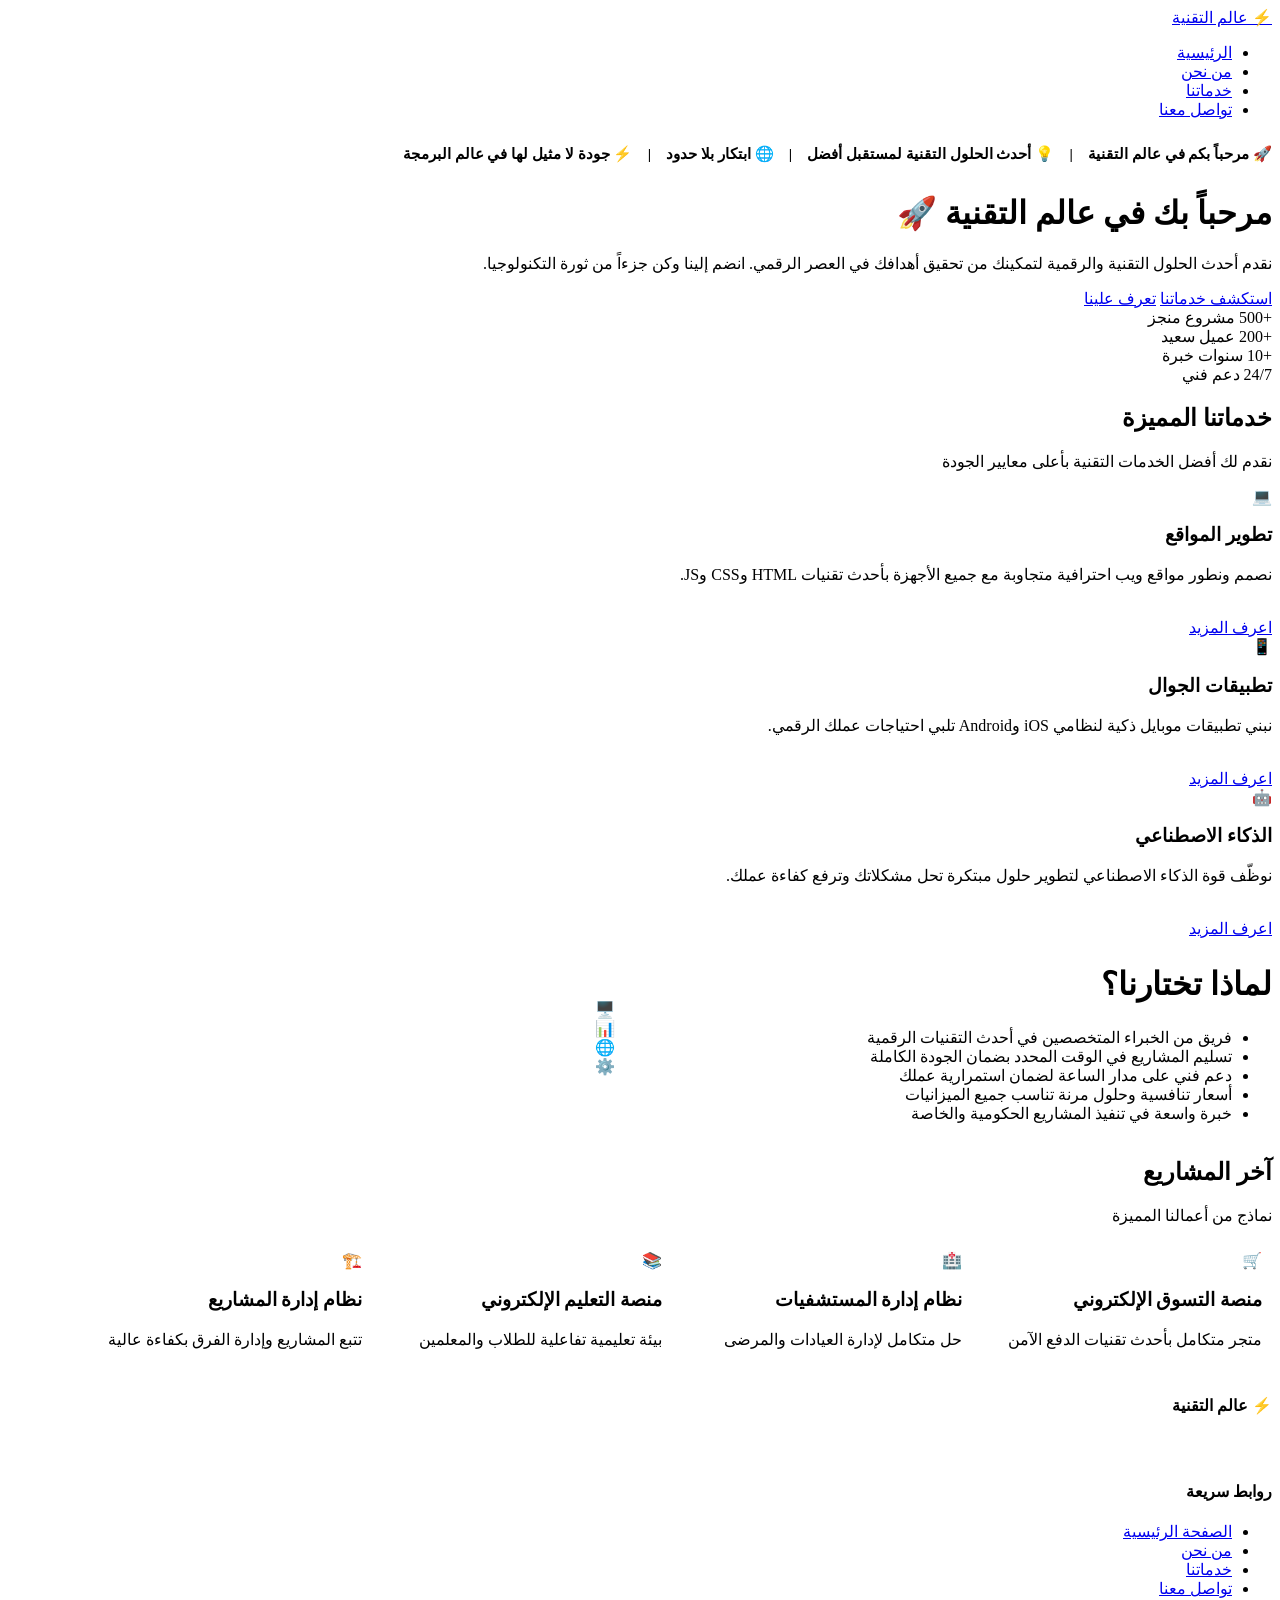
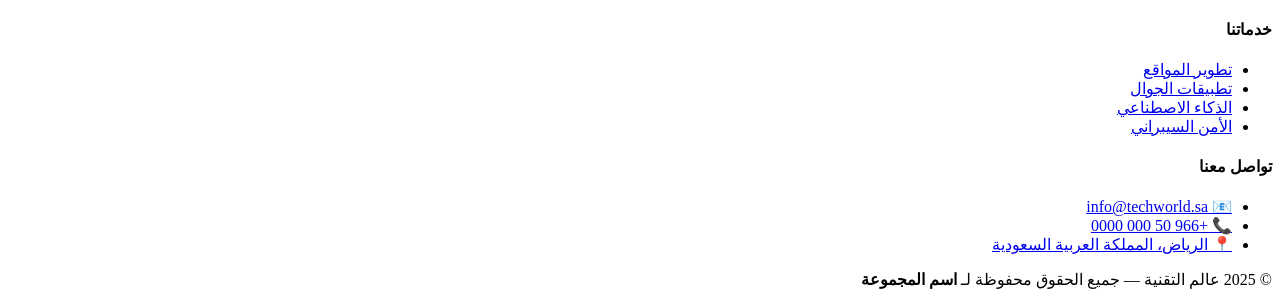
==== index.html @ daf59395 "Add files via upload" ====
<!DOCTYPE html>
<html lang="ar" dir="rtl">
<head>
  <meta charset="UTF-8" />
  <meta name="viewport" content="width=device-width, initial-scale=1.0" />
  <title>عالم التقنية - الصفحة الرئيسية</title>
  <link rel="stylesheet" href="css/style.css" />
  <link href="https://fonts.googleapis.com/css2?family=Cairo:wght@400;700;900&family=Tajawal:wght@400;500;700&display=swap" rel="stylesheet" />
  <style>
    .ticker {
      background: var(--accent);
      padding: 10px 0;
      overflow: hidden;
      white-space: nowrap;
    }
    .ticker-content {
      display: inline-block;
      animation: ticker 20s linear infinite;
      font-size: 0.95rem;
      font-weight: 600;
    }
    @keyframes ticker {
      0% { transform: translateX(-100%); }
      100% { transform: translateX(100vw); }
    }
    .wave {
      width: 100%;
      height: 80px;
      background: var(--secondary);
      clip-path: ellipse(55% 100% at 50% 0%);
      margin-top: -1px;
    }
    .dark-section {
      background: var(--secondary);
    }
    .highlight {
      color: var(--accent);
      font-weight: 700;
    }
  </style>
</head>
<body>

  <!-- شريط التصفح -->
  <nav>
    <a href="index.html" class="logo">
      <span>⚡</span> عالم <span>التقنية</span>
    </a>
    <ul>
      <li><a href="index.html" class="active">الرئيسية</a></li>
      <li><a href="about.html">من نحن</a></li>
      <li><a href="services.html">خدماتنا</a></li>
      <li><a href="contact.html">تواصل معنا</a></li>
    </ul>
  </nav>

  <!-- شريط إعلاني -->
  <div class="ticker">
    <span class="ticker-content">
      🚀 مرحباً بكم في عالم التقنية &nbsp;&nbsp;&nbsp;|&nbsp;&nbsp;&nbsp;
      💡 أحدث الحلول التقنية لمستقبل أفضل &nbsp;&nbsp;&nbsp;|&nbsp;&nbsp;&nbsp;
      🌐 ابتكار بلا حدود &nbsp;&nbsp;&nbsp;|&nbsp;&nbsp;&nbsp;
      ⚡ جودة لا مثيل لها في عالم البرمجة
    </span>
  </div>

  <!-- القسم الرئيسي (Hero) -->
  <div class="hero">
    <div class="hero-content">
      <h1>مرحباً بك في عالم <span style="color: var(--accent);">التقنية</span> 🚀</h1>
      <p>
        نقدم أحدث الحلول التقنية والرقمية لتمكينك من تحقيق أهدافك في العصر الرقمي.
        انضم إلينا وكن جزءاً من ثورة التكنولوجيا.
      </p>
      <a href="services.html" class="btn">استكشف خدماتنا</a>
      <a href="about.html" class="btn btn-outline">تعرف علينا</a>
    </div>
  </div>

  <!-- قسم الإحصاءات -->
  <section class="dark-section">
    <div class="container">
      <div class="stats-grid">
        <div class="stat-item">
          <span class="number">+500</span>
          <span class="label">مشروع منجز</span>
        </div>
        <div class="stat-item">
          <span class="number">+200</span>
          <span class="label">عميل سعيد</span>
        </div>
        <div class="stat-item">
          <span class="number">+10</span>
          <span class="label">سنوات خبرة</span>
        </div>
        <div class="stat-item">
          <span class="number">24/7</span>
          <span class="label">دعم فني</span>
        </div>
      </div>
    </div>
  </section>

  <!-- قسم الخدمات المميزة -->
  <section>
    <div class="section-title">
      <h2>خدماتنا المميزة</h2>
      <p>نقدم لك أفضل الخدمات التقنية بأعلى معايير الجودة</p>
    </div>
    <div class="cards-grid">
      <div class="card">
        <span class="icon">💻</span>
        <h3>تطوير المواقع</h3>
        <p>نصمم ونطور مواقع ويب احترافية متجاوبة مع جميع الأجهزة بأحدث تقنيات HTML وCSS وJS.</p>
        <br/>
        <a href="services.html" class="btn btn-outline">اعرف المزيد</a>
      </div>
      <div class="card">
        <span class="icon">📱</span>
        <h3>تطبيقات الجوال</h3>
        <p>نبني تطبيقات موبايل ذكية لنظامي iOS وAndroid تلبي احتياجات عملك الرقمي.</p>
        <br/>
        <a href="services.html" class="btn btn-outline">اعرف المزيد</a>
      </div>
      <div class="card">
        <span class="icon">🤖</span>
        <h3>الذكاء الاصطناعي</h3>
        <p>نوظّف قوة الذكاء الاصطناعي لتطوير حلول مبتكرة تحل مشكلاتك وترفع كفاءة عملك.</p>
        <br/>
        <a href="services.html" class="btn btn-outline">اعرف المزيد</a>
      </div>
    </div>
  </section>

  <!-- قسم مميزاتنا -->
  <section class="dark-section">
    <div class="container">
      <div style="display:grid; grid-template-columns: 1fr 1fr; gap: 50px; align-items: center;">
        <div>
          <h2 style="font-size: 2rem; margin-bottom: 25px;">لماذا تختارنا؟</h2>
          <ul class="features-list">
            <li>فريق من الخبراء المتخصصين في أحدث التقنيات الرقمية</li>
            <li>تسليم المشاريع في الوقت المحدد بضمان الجودة الكاملة</li>
            <li>دعم فني على مدار الساعة لضمان استمرارية عملك</li>
            <li>أسعار تنافسية وحلول مرنة تناسب جميع الميزانيات</li>
            <li>خبرة واسعة في تنفيذ المشاريع الحكومية والخاصة</li>
          </ul>
        </div>
        <div class="gallery">
          <div class="gallery-item">🖥️</div>
          <div class="gallery-item">📊</div>
          <div class="gallery-item">🌐</div>
          <div class="gallery-item">⚙️</div>
        </div>
      </div>
    </div>
  </section>

  <!-- قسم آخر المشاريع -->
  <section>
    <div class="section-title">
      <h2>آخر المشاريع</h2>
      <p>نماذج من أعمالنا المميزة</p>
    </div>
    <div class="scroll-container">
      <div style="display: inline-flex; gap: 20px; padding: 10px;">
        <div class="card" style="min-width: 280px; white-space: normal; display: inline-block;">
          <span class="icon">🛒</span>
          <h3>منصة التسوق الإلكتروني</h3>
          <p>متجر متكامل بأحدث تقنيات الدفع الآمن</p>
        </div>
        <div class="card" style="min-width: 280px; white-space: normal; display: inline-block;">
          <span class="icon">🏥</span>
          <h3>نظام إدارة المستشفيات</h3>
          <p>حل متكامل لإدارة العيادات والمرضى</p>
        </div>
        <div class="card" style="min-width: 280px; white-space: normal; display: inline-block;">
          <span class="icon">📚</span>
          <h3>منصة التعليم الإلكتروني</h3>
          <p>بيئة تعليمية تفاعلية للطلاب والمعلمين</p>
        </div>
        <div class="card" style="min-width: 280px; white-space: normal; display: inline-block;">
          <span class="icon">🏗️</span>
          <h3>نظام إدارة المشاريع</h3>
          <p>تتبع المشاريع وإدارة الفرق بكفاءة عالية</p>
        </div>
      </div>
    </div>
  </section>

  <!-- الفوتر -->
  <footer>
    <div class="footer-grid">
      <div>
        <h4>⚡ عالم التقنية</h4>
        <p style="color: rgba(255,255,255,0.5); font-size: 0.9rem; line-height: 1.7;">
          نؤمن بأن التكنولوجيا أداة قوية لبناء مستقبل أفضل للجميع.
        </p>
      </div>
      <div>
        <h4>روابط سريعة</h4>
        <ul>
          <li><a href="index.html">الصفحة الرئيسية</a></li>
          <li><a href="about.html">من نحن</a></li>
          <li><a href="services.html">خدماتنا</a></li>
          <li><a href="contact.html">تواصل معنا</a></li>
        </ul>
      </div>
      <div>
        <h4>خدماتنا</h4>
        <ul>
          <li><a href="services.html">تطوير المواقع</a></li>
          <li><a href="services.html">تطبيقات الجوال</a></li>
          <li><a href="services.html">الذكاء الاصطناعي</a></li>
          <li><a href="services.html">الأمن السيبراني</a></li>
        </ul>
      </div>
      <div>
        <h4>تواصل معنا</h4>
        <ul>
          <li><a href="#">📧 info@techworld.sa</a></li>
          <li><a href="#">📞 +966 50 000 0000</a></li>
          <li><a href="#">📍 الرياض، المملكة العربية السعودية</a></li>
        </ul>
      </div>
    </div>
    <div class="copyright">
      <p>© 2025 عالم التقنية — جميع الحقوق محفوظة لـ <strong style="color: var(--accent);">اسم المجموعة</strong></p>
    </div>
  </footer>

</body>
</html>
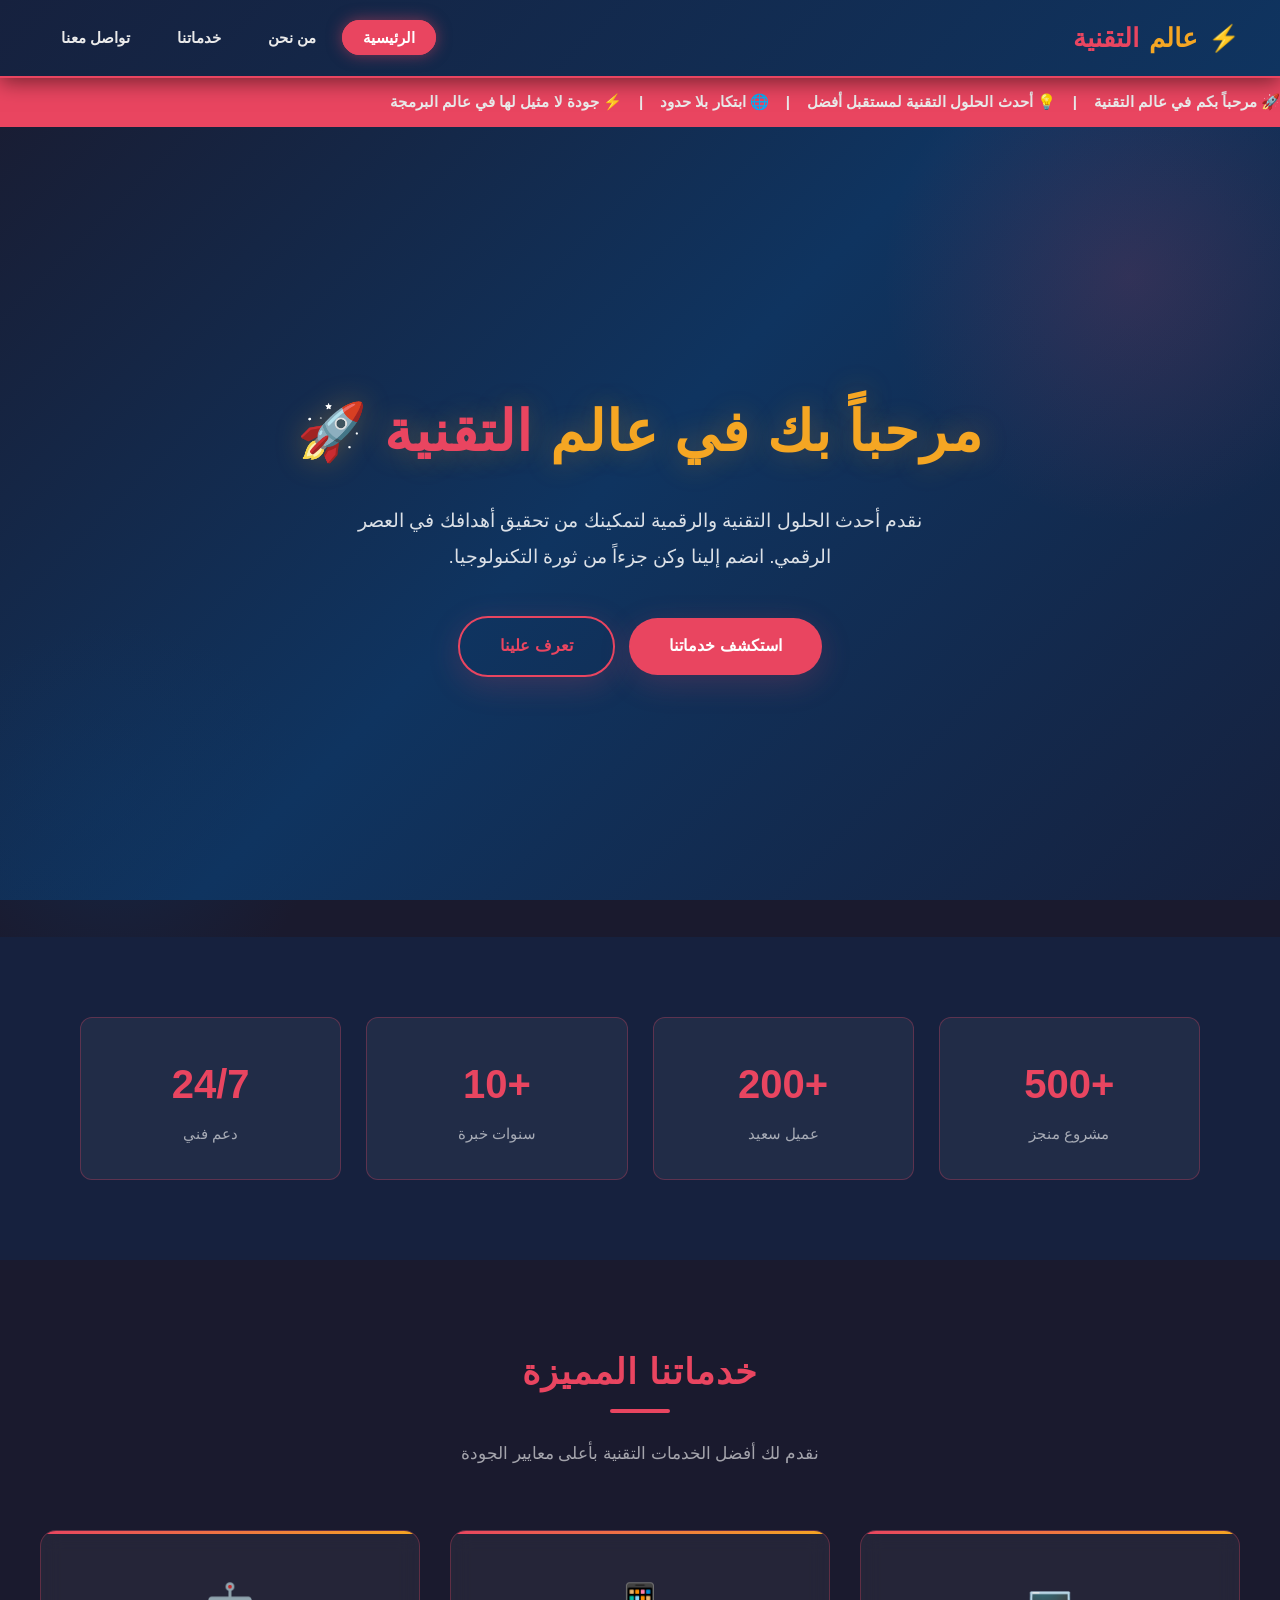
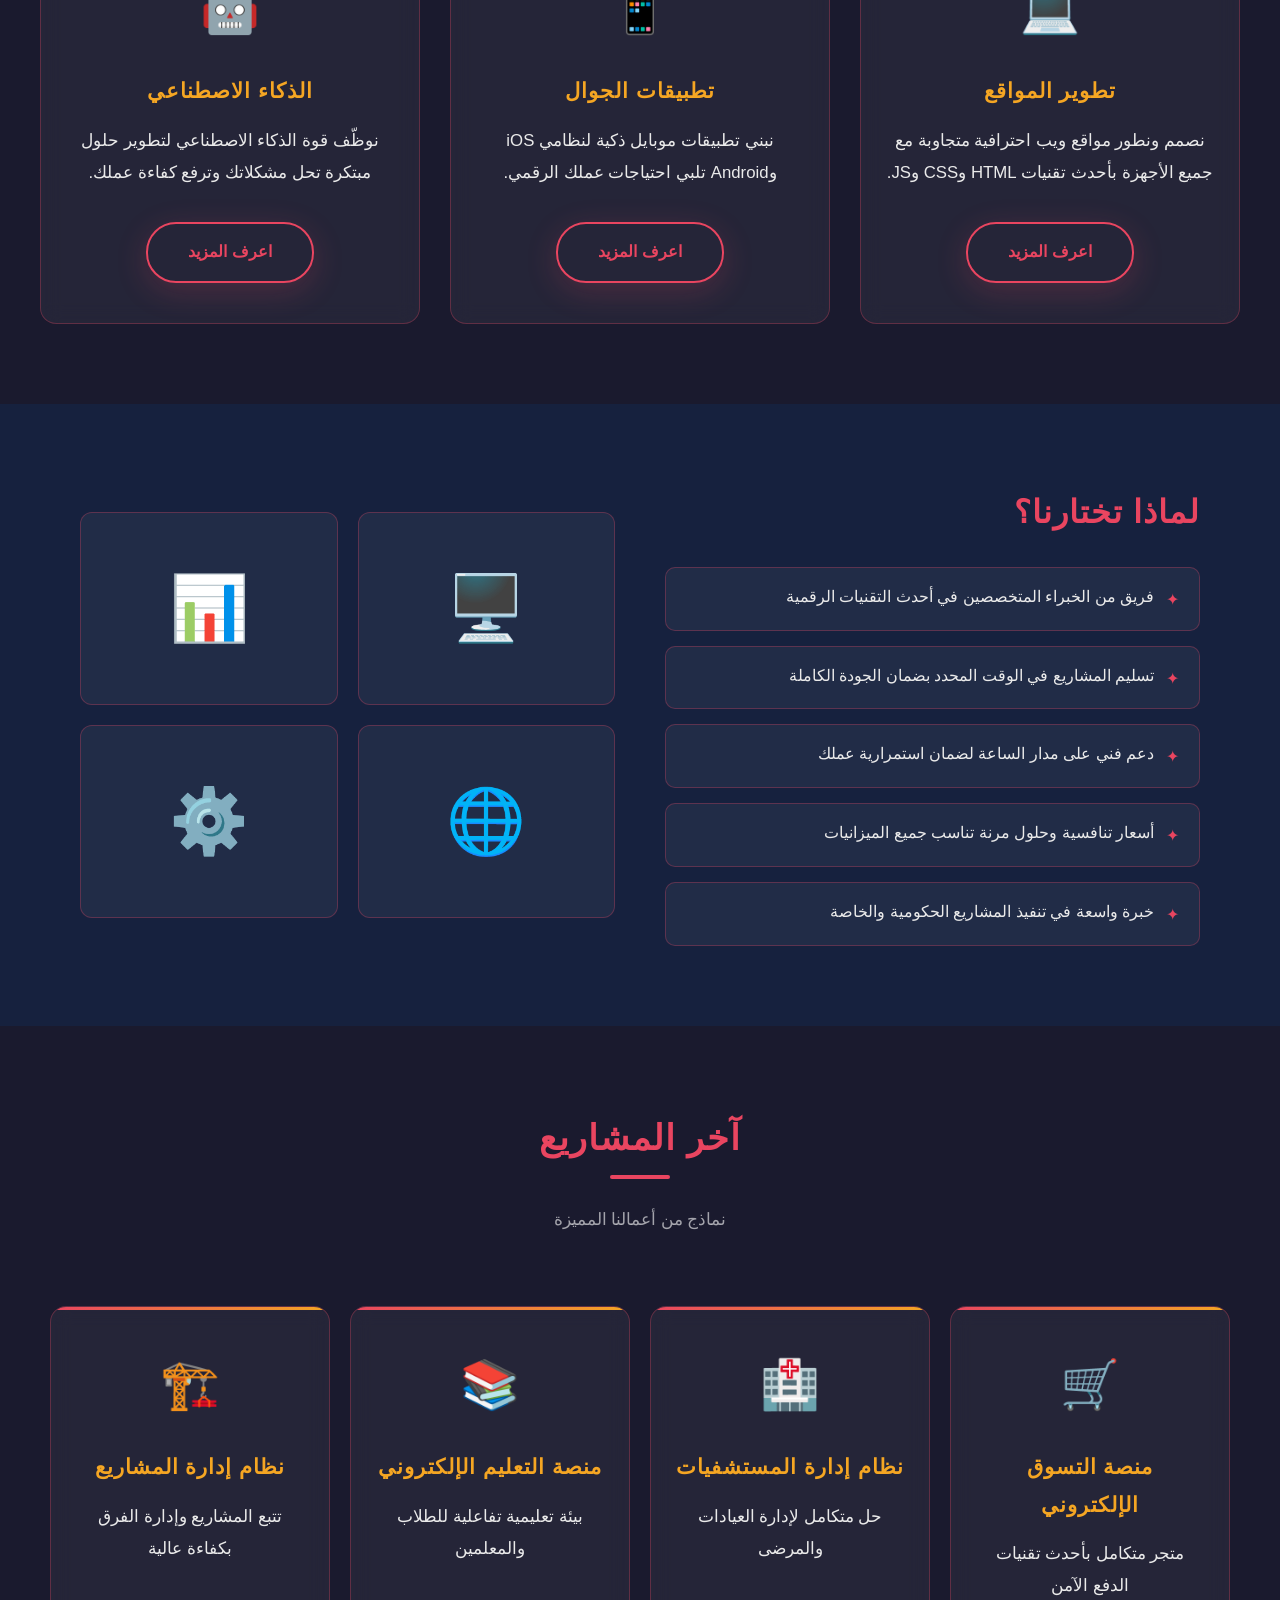
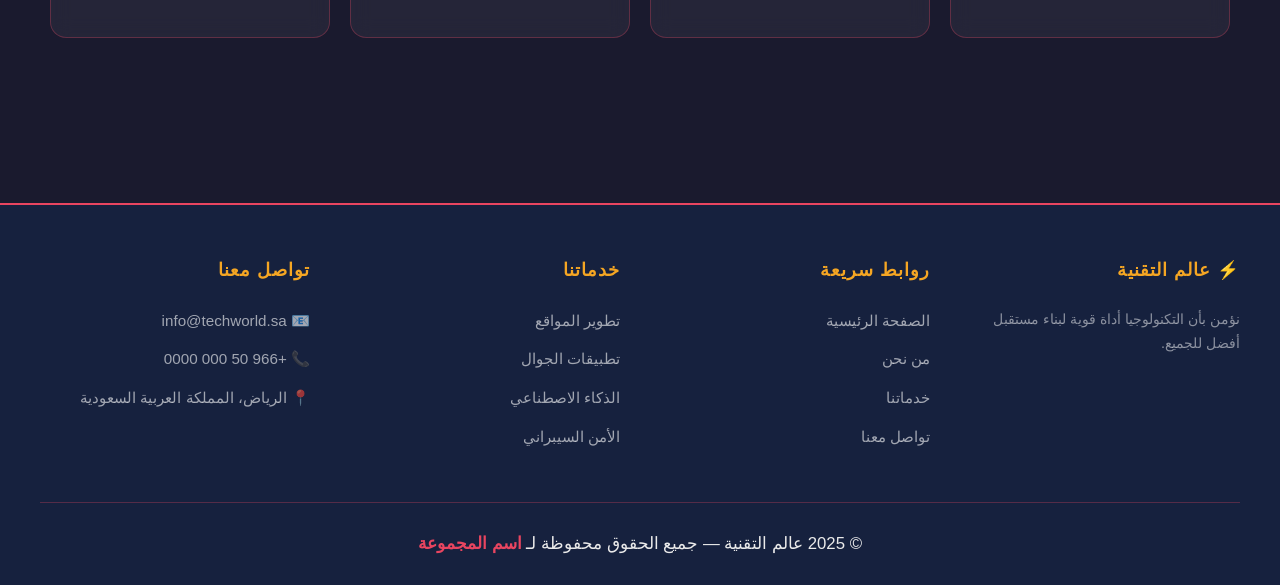
==== commit 354d54b2: "Fix stylesheet link path in index.html" ====
--- a/index.html
+++ b/index.html
@@ -4,7 +4,7 @@
   <meta charset="UTF-8" />
   <meta name="viewport" content="width=device-width, initial-scale=1.0" />
   <title>عالم التقنية - الصفحة الرئيسية</title>
-  <link rel="stylesheet" href="css/style.css" />
+  <link rel="stylesheet" href="style.css" />
   <link href="https://fonts.googleapis.com/css2?family=Cairo:wght@400;700;900&family=Tajawal:wght@400;500;700&display=swap" rel="stylesheet" />
   <style>
     .ticker {
--- a/style.css
+++ b/style.css
@@ -0,0 +1,579 @@
+/* ===== المتغيرات الرئيسية ===== */
+:root {
+  --primary: #1a1a2e;
+  --secondary: #16213e;
+  --accent: #e94560;
+  --accent2: #0f3460;
+  --gold: #f5a623;
+  --light: #f8f9fa;
+  --text: #eaeaea;
+  --text-dark: #2d2d2d;
+  --card-bg: rgba(255, 255, 255, 0.05);
+  --border: rgba(233, 69, 96, 0.3);
+  --shadow: 0 8px 32px rgba(233, 69, 96, 0.2);
+}
+
+/* ===== إعادة الضبط ===== */
+* {
+  margin: 0;
+  padding: 0;
+  box-sizing: border-box;
+}
+
+/* ===== تنسيق 1: النص العام ===== */
+body {
+  font-family: 'Tajawal', 'Arial', sans-serif;
+  background-color: var(--primary);
+  color: var(--text);
+  direction: rtl;
+  line-height: 1.8;
+  overflow-x: hidden;
+}
+
+/* ===== تنسيق 2: العناوين ===== */
+h1, h2, h3, h4 {
+  font-family: 'Cairo', 'Arial', sans-serif;
+  font-weight: 800;
+  color: var(--accent);
+  letter-spacing: 1px;
+}
+
+/* ===== تنسيق 3: الفقرات ===== */
+p {
+  font-size: 1.05rem;
+  color: var(--text);
+  line-height: 1.9;
+}
+
+/* ===== شريط التصفح ===== */
+nav {
+  background: linear-gradient(135deg, var(--secondary) 0%, var(--accent2) 100%);
+  padding: 0 40px;
+  display: flex;
+  align-items: center;
+  justify-content: space-between;
+  position: sticky;
+  top: 0;
+  z-index: 999;
+  box-shadow: 0 4px 20px rgba(0,0,0,0.5);
+  border-bottom: 2px solid var(--accent);
+  flex-wrap: wrap;
+  gap: 10px;
+}
+
+nav .logo {
+  font-size: 1.6rem;
+  font-weight: 900;
+  color: var(--gold);
+  text-decoration: none;
+  padding: 15px 0;
+  display: flex;
+  align-items: center;
+  gap: 10px;
+}
+
+nav .logo span {
+  color: var(--accent);
+}
+
+nav ul {
+  list-style: none;
+  display: flex;
+  gap: 5px;
+  align-items: center;
+  flex-wrap: wrap;
+}
+
+nav ul li a {
+  color: var(--text);
+  text-decoration: none;
+  padding: 8px 20px;
+  border-radius: 25px;
+  font-size: 0.95rem;
+  font-weight: 600;
+  transition: all 0.3s ease;
+  border: 1px solid transparent;
+}
+
+nav ul li a:hover,
+nav ul li a.active {
+  background: var(--accent);
+  color: white;
+  border-color: var(--accent);
+  box-shadow: 0 0 15px rgba(233, 69, 96, 0.5);
+}
+
+/* ===== تنسيق الخلفية - background property ===== */
+.hero {
+  background: linear-gradient(135deg, var(--primary) 0%, var(--accent2) 50%, var(--secondary) 100%);
+  background-attachment: fixed;
+  min-height: 90vh;
+  display: flex;
+  align-items: center;
+  justify-content: center;
+  text-align: center;
+  padding: 80px 20px;
+  position: relative;
+  overflow: hidden;
+}
+
+.hero::before {
+  content: '';
+  position: absolute;
+  width: 500px;
+  height: 500px;
+  background: radial-gradient(circle, rgba(233,69,96,0.15) 0%, transparent 70%);
+  top: -100px;
+  right: -100px;
+  border-radius: 50%;
+}
+
+.hero::after {
+  content: '';
+  position: absolute;
+  width: 400px;
+  height: 400px;
+  background: radial-gradient(circle, rgba(15,52,96,0.4) 0%, transparent 70%);
+  bottom: -80px;
+  left: -80px;
+  border-radius: 50%;
+}
+
+.hero-content {
+  position: relative;
+  z-index: 2;
+  max-width: 800px;
+}
+
+.hero h1 {
+  font-size: clamp(2rem, 5vw, 3.5rem);
+  color: var(--gold);
+  margin-bottom: 20px;
+  text-shadow: 0 0 30px rgba(245,166,35,0.3);
+}
+
+.hero p {
+  font-size: 1.2rem;
+  color: rgba(255,255,255,0.85);
+  margin-bottom: 35px;
+  max-width: 600px;
+  margin-left: auto;
+  margin-right: auto;
+}
+
+.btn {
+  display: inline-block;
+  padding: 14px 40px;
+  background: var(--accent);
+  color: white;
+  text-decoration: none;
+  border-radius: 30px;
+  font-weight: 700;
+  font-size: 1rem;
+  transition: all 0.3s ease;
+  box-shadow: var(--shadow);
+  border: none;
+  cursor: pointer;
+  margin: 5px;
+}
+
+.btn:hover {
+  background: var(--gold);
+  transform: translateY(-3px);
+  box-shadow: 0 12px 35px rgba(245,166,35,0.4);
+}
+
+.btn-outline {
+  background: transparent;
+  border: 2px solid var(--accent);
+  color: var(--accent);
+}
+
+.btn-outline:hover {
+  background: var(--accent);
+  color: white;
+}
+
+/* ===== الأقسام العامة ===== */
+section {
+  padding: 80px 40px;
+}
+
+.section-title {
+  text-align: center;
+  margin-bottom: 60px;
+}
+
+.section-title h2 {
+  font-size: 2.2rem;
+  margin-bottom: 15px;
+  position: relative;
+  display: inline-block;
+}
+
+.section-title h2::after {
+  content: '';
+  position: absolute;
+  bottom: -10px;
+  right: 50%;
+  transform: translateX(50%);
+  width: 60px;
+  height: 4px;
+  background: var(--accent);
+  border-radius: 2px;
+}
+
+.section-title p {
+  color: rgba(255,255,255,0.6);
+  font-size: 1.05rem;
+  margin-top: 20px;
+}
+
+/* ===== الكروت ===== */
+.cards-grid {
+  display: grid;
+  grid-template-columns: repeat(auto-fit, minmax(280px, 1fr));
+  gap: 30px;
+  max-width: 1200px;
+  margin: 0 auto;
+}
+
+.card {
+  background: var(--card-bg);
+  border: 1px solid var(--border);
+  border-radius: 16px;
+  padding: 35px 25px;
+  text-align: center;
+  transition: all 0.35s ease;
+  backdrop-filter: blur(10px);
+  position: relative;
+  overflow: hidden;
+}
+
+.card::before {
+  content: '';
+  position: absolute;
+  top: 0;
+  right: 0;
+  width: 100%;
+  height: 3px;
+  background: linear-gradient(90deg, var(--accent), var(--gold));
+}
+
+.card:hover {
+  transform: translateY(-8px);
+  box-shadow: var(--shadow);
+  border-color: var(--accent);
+}
+
+.card .icon {
+  font-size: 3rem;
+  margin-bottom: 20px;
+  display: block;
+}
+
+.card h3 {
+  font-size: 1.3rem;
+  margin-bottom: 15px;
+  color: var(--gold);
+}
+
+/* ===== تنسيق الصور ===== */
+img {
+  max-width: 100%;
+  height: auto;
+  border-radius: 12px;
+  display: block;
+  object-fit: cover;
+  transition: transform 0.3s ease, box-shadow 0.3s ease;
+}
+
+img:hover {
+  transform: scale(1.02);
+  box-shadow: 0 12px 40px rgba(233, 69, 96, 0.3);
+}
+
+.img-container {
+  overflow: hidden;
+  border-radius: 12px;
+  border: 2px solid var(--border);
+}
+
+/* ===== الـ overflow ===== */
+.scroll-container {
+  overflow-x: auto;
+  overflow-y: hidden;
+  white-space: nowrap;
+  padding-bottom: 15px;
+  scrollbar-width: thin;
+  scrollbar-color: var(--accent) var(--secondary);
+}
+
+.scroll-container::-webkit-scrollbar {
+  height: 6px;
+}
+
+.scroll-container::-webkit-scrollbar-track {
+  background: var(--secondary);
+}
+
+.scroll-container::-webkit-scrollbar-thumb {
+  background: var(--accent);
+  border-radius: 3px;
+}
+
+.text-overflow-box {
+  overflow: hidden;
+  text-overflow: ellipsis;
+  white-space: nowrap;
+  max-width: 100%;
+}
+
+/* ===== الـ padding ===== */
+.container {
+  max-width: 1200px;
+  margin: 0 auto;
+  padding: 0 40px;
+}
+
+.box {
+  padding: 40px;
+}
+
+.box-sm {
+  padding: 20px 25px;
+}
+
+.box-lg {
+  padding: 60px 80px;
+}
+
+/* ===== الجدول ===== */
+table {
+  width: 100%;
+  border-collapse: collapse;
+  margin: 30px 0;
+  background: var(--card-bg);
+  border-radius: 12px;
+  overflow: hidden;
+}
+
+table th {
+  background: var(--accent);
+  color: white;
+  padding: 15px 20px;
+  text-align: right;
+  font-size: 1rem;
+}
+
+table td {
+  padding: 13px 20px;
+  border-bottom: 1px solid var(--border);
+  color: var(--text);
+}
+
+table tr:hover td {
+  background: rgba(233, 69, 96, 0.08);
+}
+
+/* ===== نموذج الاتصال ===== */
+.form-group {
+  margin-bottom: 25px;
+}
+
+.form-group label {
+  display: block;
+  color: var(--gold);
+  margin-bottom: 8px;
+  font-weight: 600;
+}
+
+.form-group input,
+.form-group textarea,
+.form-group select {
+  width: 100%;
+  padding: 14px 18px;
+  background: var(--card-bg);
+  border: 1px solid var(--border);
+  border-radius: 10px;
+  color: var(--text);
+  font-size: 1rem;
+  font-family: 'Tajawal', sans-serif;
+  transition: border-color 0.3s;
+  direction: rtl;
+}
+
+.form-group input:focus,
+.form-group textarea:focus {
+  outline: none;
+  border-color: var(--accent);
+  box-shadow: 0 0 10px rgba(233, 69, 96, 0.2);
+}
+
+.form-group textarea {
+  min-height: 150px;
+  resize: vertical;
+}
+
+/* ===== الفوتر ===== */
+footer {
+  background: var(--secondary);
+  border-top: 2px solid var(--accent);
+  padding: 50px 40px 25px;
+  text-align: center;
+  margin-top: 60px;
+}
+
+footer .footer-grid {
+  display: grid;
+  grid-template-columns: repeat(auto-fit, minmax(200px, 1fr));
+  gap: 40px;
+  max-width: 1200px;
+  margin: 0 auto 40px;
+  text-align: right;
+}
+
+footer h4 {
+  color: var(--gold);
+  margin-bottom: 20px;
+  font-size: 1.1rem;
+}
+
+footer ul {
+  list-style: none;
+}
+
+footer ul li {
+  margin-bottom: 10px;
+}
+
+footer ul li a {
+  color: rgba(255,255,255,0.6);
+  text-decoration: none;
+  transition: color 0.3s;
+  font-size: 0.95rem;
+}
+
+footer ul li a:hover {
+  color: var(--accent);
+}
+
+footer .copyright {
+  color: rgba(255,255,255,0.4);
+  font-size: 0.9rem;
+  padding-top: 25px;
+  border-top: 1px solid var(--border);
+}
+
+/* ===== الشارة ===== */
+.badge {
+  display: inline-block;
+  padding: 4px 14px;
+  border-radius: 20px;
+  font-size: 0.8rem;
+  font-weight: 700;
+  background: var(--accent);
+  color: white;
+}
+
+/* ===== قائمة المميزات ===== */
+.features-list {
+  list-style: none;
+  display: grid;
+  gap: 15px;
+}
+
+.features-list li {
+  display: flex;
+  align-items: flex-start;
+  gap: 12px;
+  padding: 15px 20px;
+  background: var(--card-bg);
+  border-radius: 10px;
+  border: 1px solid var(--border);
+}
+
+.features-list li::before {
+  content: '✦';
+  color: var(--accent);
+  font-size: 1rem;
+  flex-shrink: 0;
+  margin-top: 3px;
+}
+
+/* ===== معرض الصور ===== */
+.gallery {
+  display: grid;
+  grid-template-columns: repeat(auto-fit, minmax(250px, 1fr));
+  gap: 20px;
+  padding: 20px 0;
+}
+
+.gallery-item {
+  position: relative;
+  border-radius: 12px;
+  overflow: hidden;
+  aspect-ratio: 4/3;
+  background: var(--card-bg);
+  border: 1px solid var(--border);
+  display: flex;
+  align-items: center;
+  justify-content: center;
+  font-size: 4rem;
+  cursor: pointer;
+}
+
+.gallery-item:hover {
+  border-color: var(--accent);
+  box-shadow: var(--shadow);
+}
+
+/* ===== الإحصاءات ===== */
+.stats-grid {
+  display: grid;
+  grid-template-columns: repeat(auto-fit, minmax(180px, 1fr));
+  gap: 25px;
+  text-align: center;
+}
+
+.stat-item {
+  padding: 30px 20px;
+  background: var(--card-bg);
+  border-radius: 12px;
+  border: 1px solid var(--border);
+}
+
+.stat-item .number {
+  font-size: 2.5rem;
+  font-weight: 900;
+  color: var(--accent);
+  display: block;
+}
+
+.stat-item .label {
+  color: rgba(255,255,255,0.6);
+  font-size: 0.95rem;
+}
+
+/* ===== استجابة الشاشة ===== */
+@media (max-width: 768px) {
+  nav {
+    padding: 10px 20px;
+  }
+
+  section {
+    padding: 50px 20px;
+  }
+
+  .box-lg {
+    padding: 40px 25px;
+  }
+
+  .hero h1 {
+    font-size: 1.8rem;
+  }
+
+  .section-title h2 {
+    font-size: 1.6rem;
+  }
+}
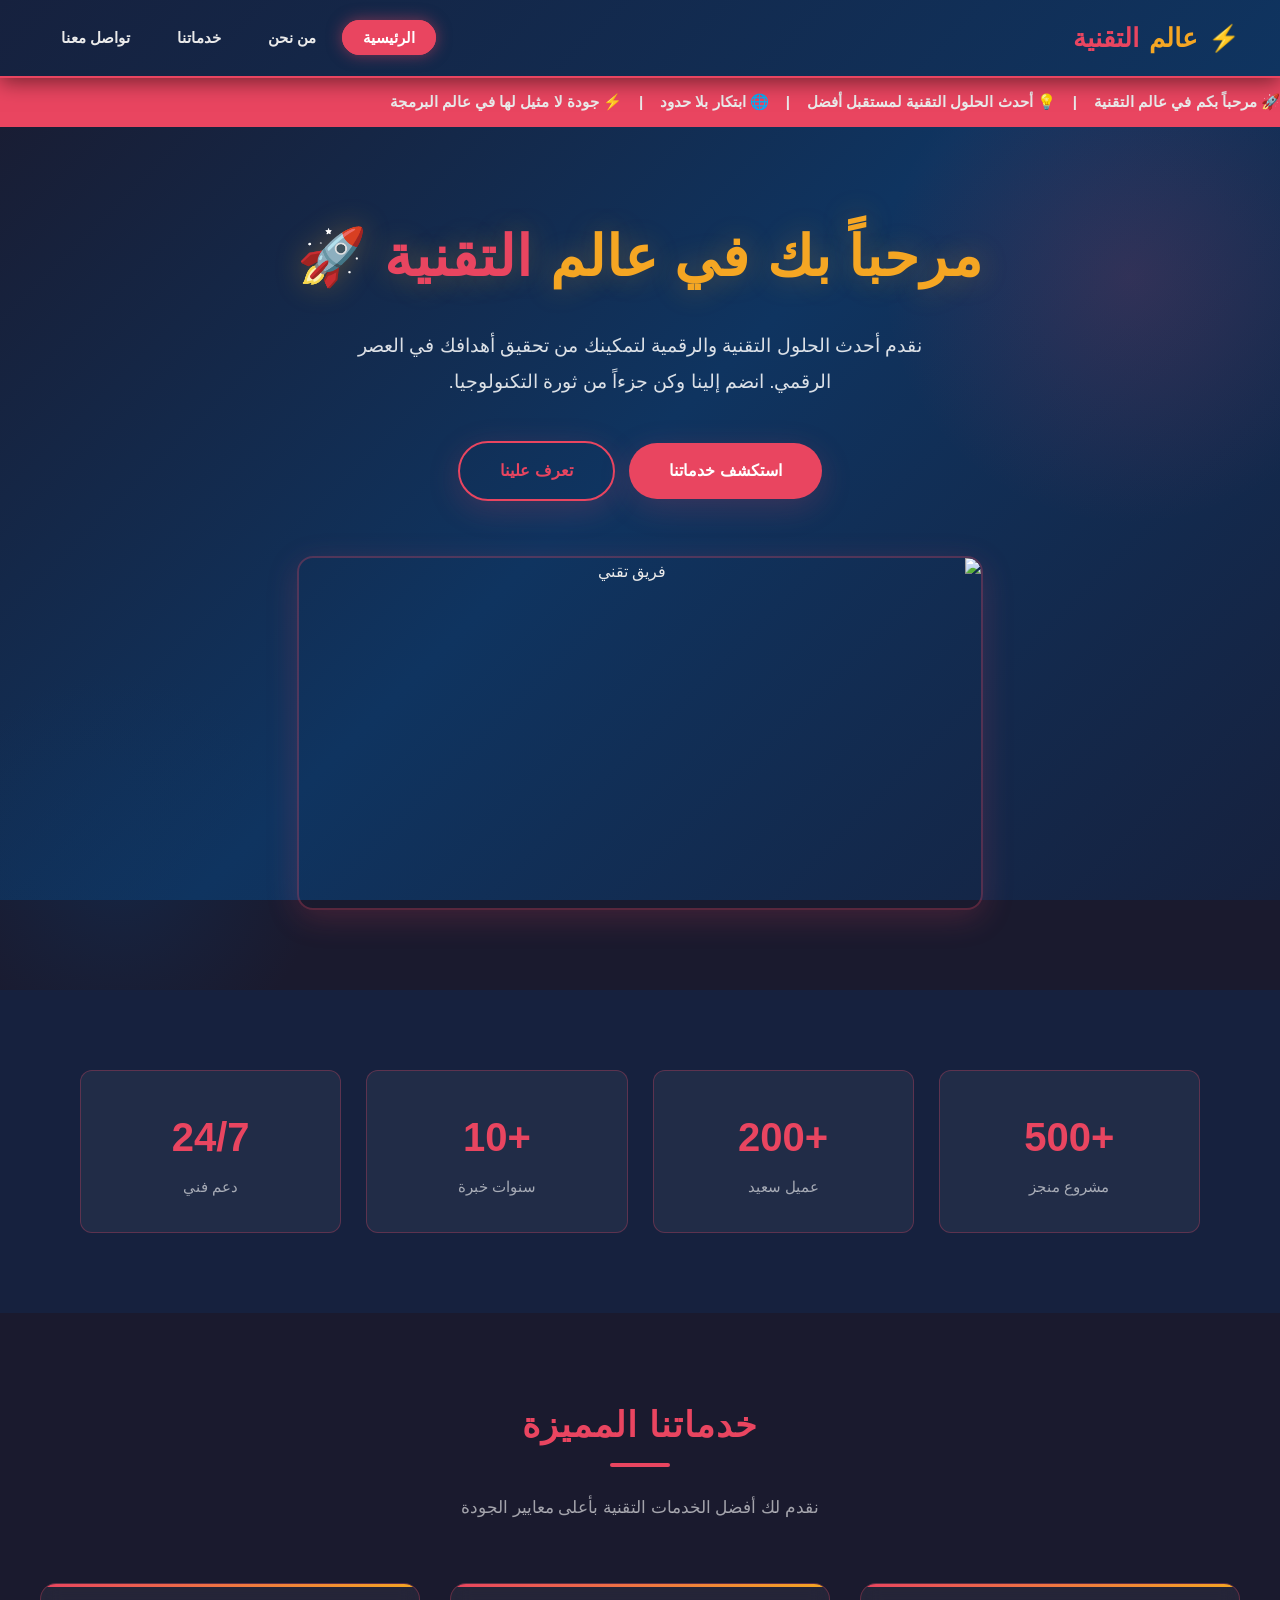
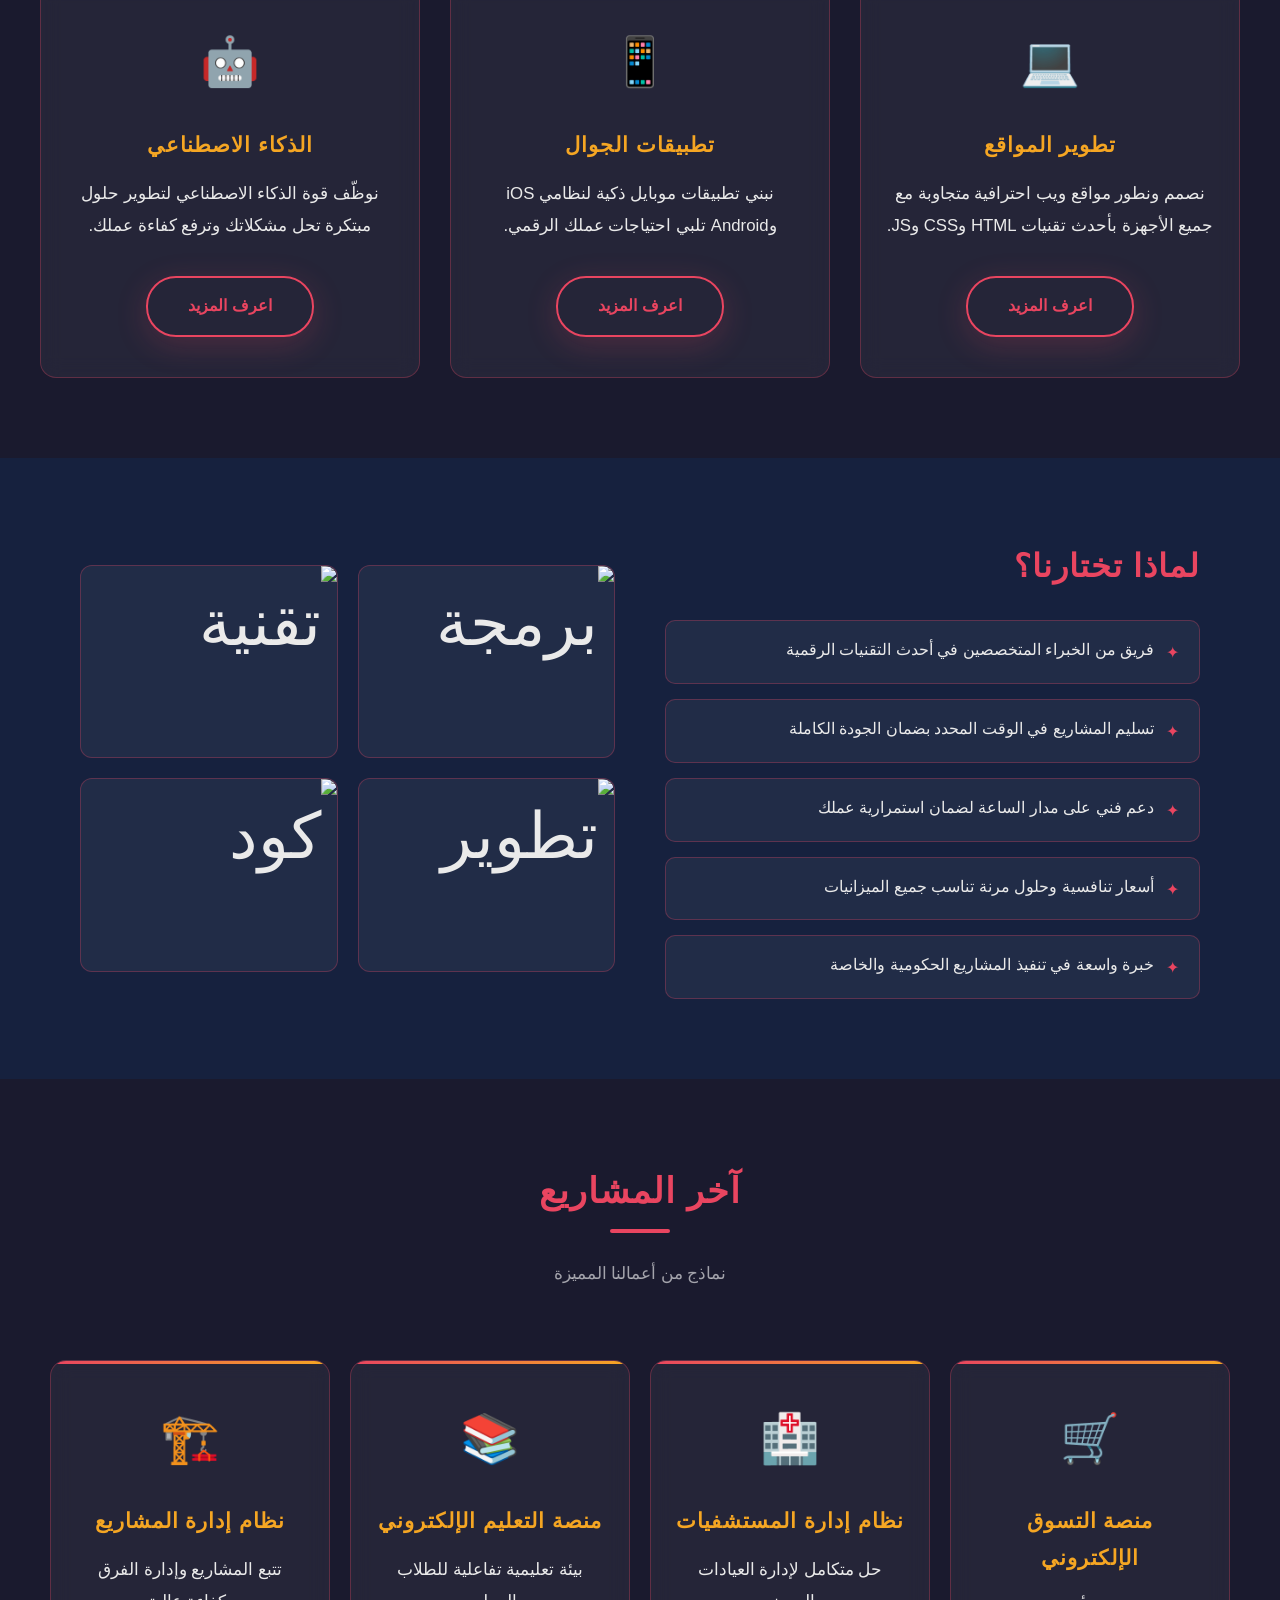
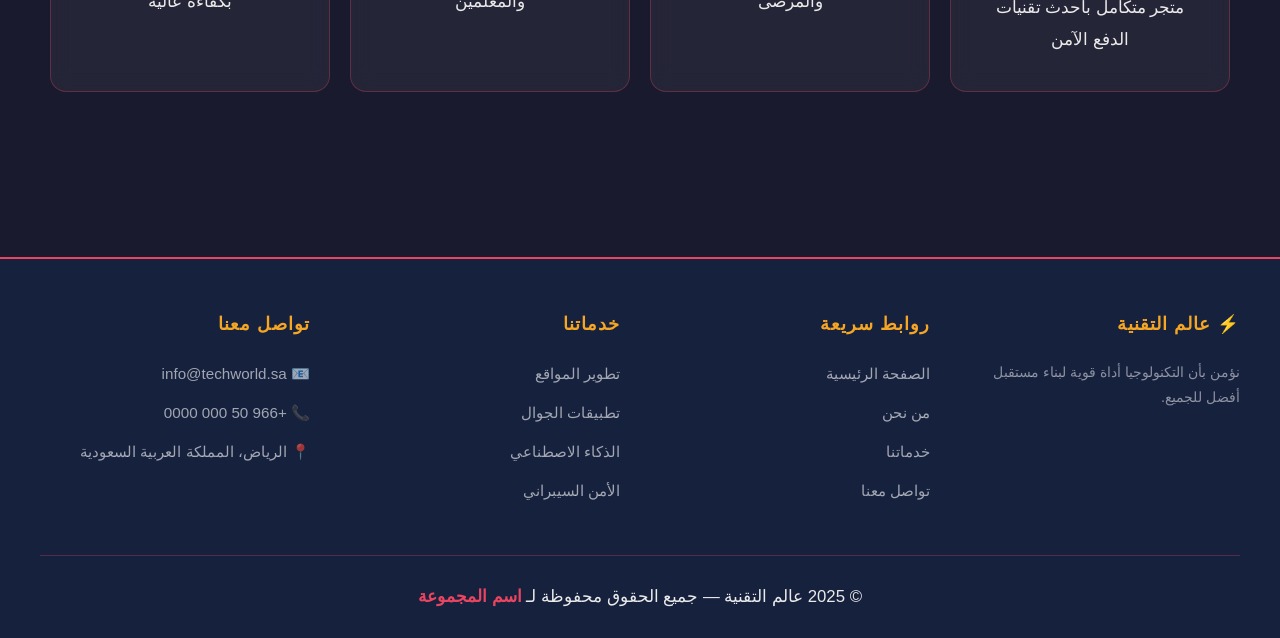
==== commit 1d830072: "Add files via upload" ====
--- a/index.html
+++ b/index.html
@@ -74,6 +74,9 @@
       </p>
       <a href="services.html" class="btn">استكشف خدماتنا</a>
       <a href="about.html" class="btn btn-outline">تعرف علينا</a>
+      <div style="margin-top: 50px; border-radius: 16px; overflow: hidden; border: 2px solid var(--border); box-shadow: var(--shadow);">
+        <img src="https://images.unsplash.com/photo-1504384308090-c894fdcc538d?w=900&h=400&fit=crop" alt="فريق تقني" style="width:100%; height:350px; object-fit:cover; border-radius:14px; margin:0;" />
+      </div>
     </div>
   </div>
 
@@ -147,10 +150,18 @@
           </ul>
         </div>
         <div class="gallery">
-          <div class="gallery-item">🖥️</div>
-          <div class="gallery-item">📊</div>
-          <div class="gallery-item">🌐</div>
-          <div class="gallery-item">⚙️</div>
+          <div class="gallery-item img-container">
+            <img src="https://images.unsplash.com/photo-1461749280684-dccba630e2f6?w=400&h=300&fit=crop" alt="برمجة" style="width:100%;height:100%;object-fit:cover;border-radius:12px;" />
+          </div>
+          <div class="gallery-item img-container">
+            <img src="https://images.unsplash.com/photo-1518770660439-4636190af475?w=400&h=300&fit=crop" alt="تقنية" style="width:100%;height:100%;object-fit:cover;border-radius:12px;" />
+          </div>
+          <div class="gallery-item img-container">
+            <img src="https://images.unsplash.com/photo-1498050108023-c5249f4df085?w=400&h=300&fit=crop" alt="تطوير" style="width:100%;height:100%;object-fit:cover;border-radius:12px;" />
+          </div>
+          <div class="gallery-item img-container">
+            <img src="https://images.unsplash.com/photo-1555066931-4365d14bab8c?w=400&h=300&fit=crop" alt="كود" style="width:100%;height:100%;object-fit:cover;border-radius:12px;" />
+          </div>
         </div>
       </div>
     </div>
